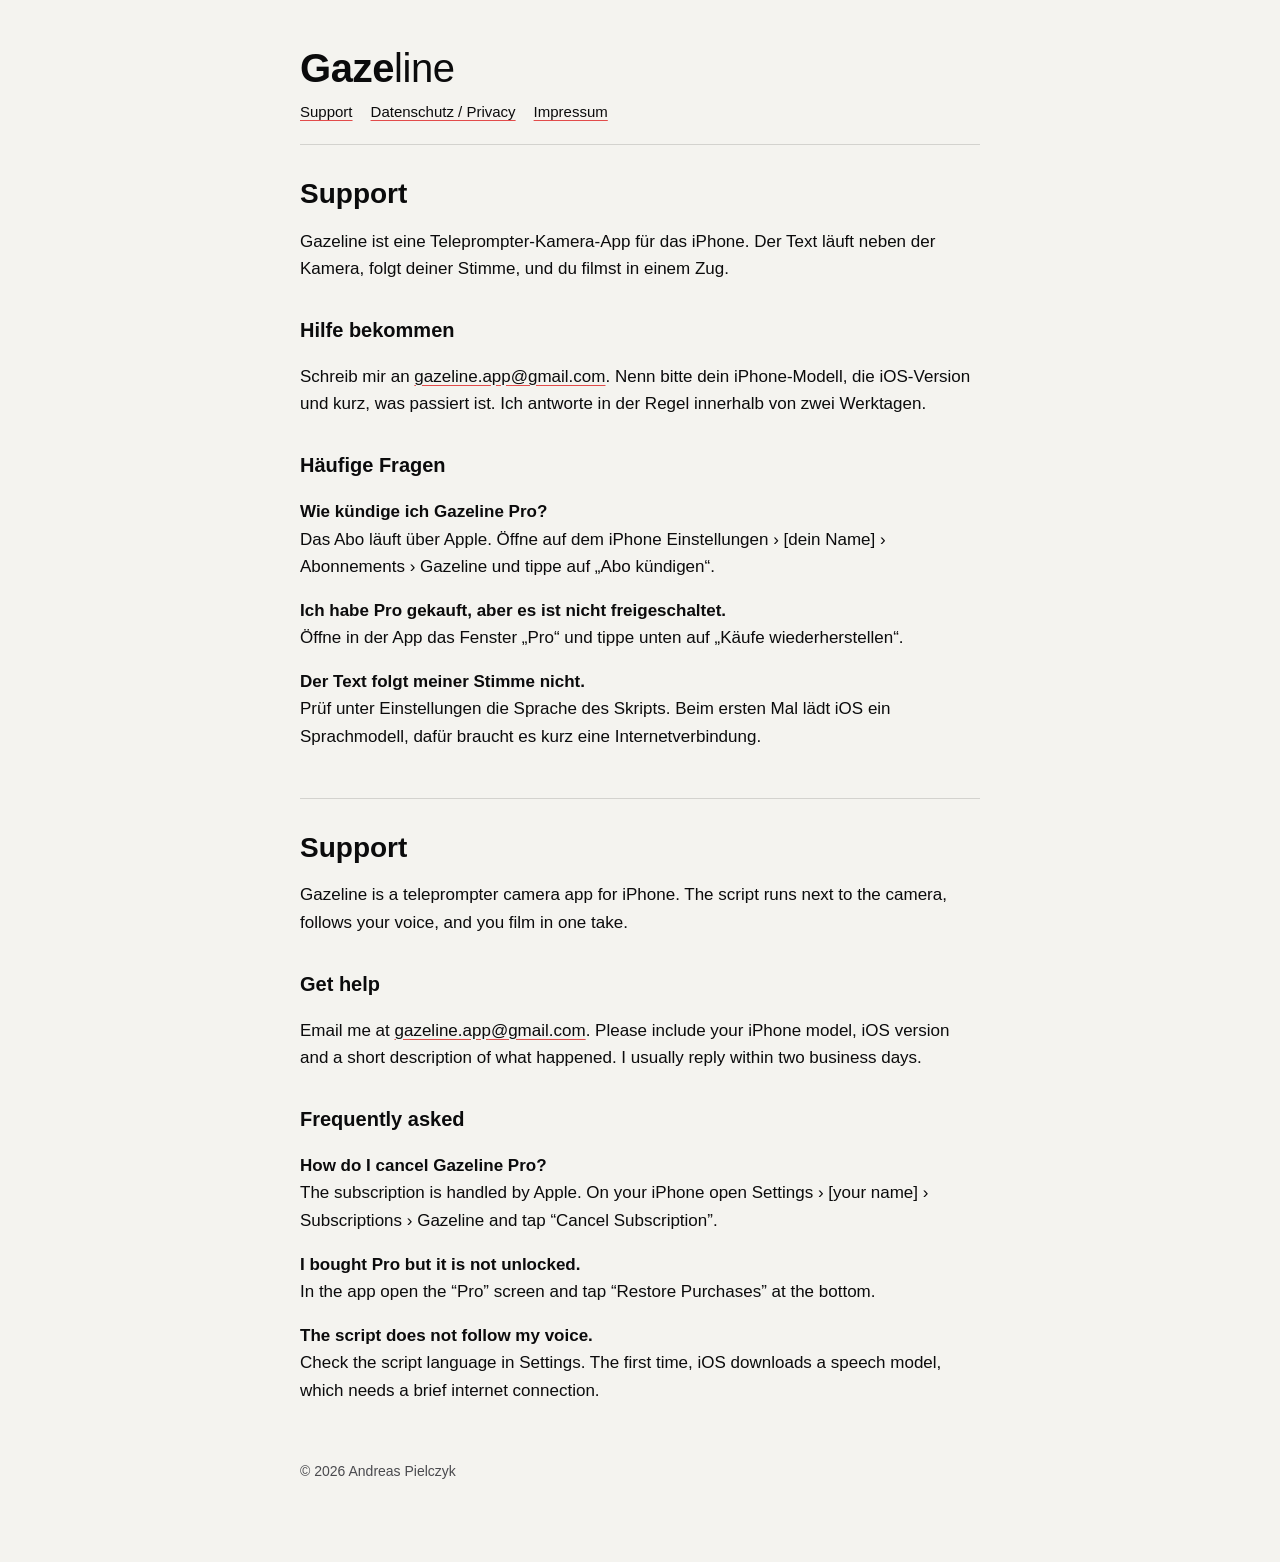
==== index.html @ de1c4417 "Add files via upload" ====
<!doctype html>
<html lang="de">
<head>
<meta charset="utf-8">
<meta name="viewport" content="width=device-width, initial-scale=1">
<title>Gazeline – Support</title>
<link rel="stylesheet" href="style.css">
</head>
<body>
<main>
  <p class="mark"><b>Gaze</b><span>line</span></p>
  <nav>
    <a href="index.html">Support</a>
    <a href="datenschutz.html">Datenschutz / Privacy</a>
    <a href="impressum.html">Impressum</a>
  </nav>

  <h1>Support</h1>
  <p>Gazeline ist eine Teleprompter-Kamera-App für das iPhone. Der Text läuft neben der Kamera, folgt deiner Stimme, und du filmst in einem Zug.</p>

  <h2>Hilfe bekommen</h2>
  <p>Schreib mir an <a href="mailto:gazeline.app@gmail.com">gazeline.app@gmail.com</a>. Nenn bitte dein iPhone-Modell, die iOS-Version und kurz, was passiert ist. Ich antworte in der Regel innerhalb von zwei Werktagen.</p>

  <h2>Häufige Fragen</h2>
  <p><strong>Wie kündige ich Gazeline Pro?</strong><br>
  Das Abo läuft über Apple. Öffne auf dem iPhone Einstellungen › [dein Name] › Abonnements › Gazeline und tippe auf „Abo kündigen“.</p>
  <p><strong>Ich habe Pro gekauft, aber es ist nicht freigeschaltet.</strong><br>
  Öffne in der App das Fenster „Pro“ und tippe unten auf „Käufe wiederherstellen“.</p>
  <p><strong>Der Text folgt meiner Stimme nicht.</strong><br>
  Prüf unter Einstellungen die Sprache des Skripts. Beim ersten Mal lädt iOS ein Sprachmodell, dafür braucht es kurz eine Internetverbindung.</p>

  <hr>

  <h1 lang="en">Support</h1>
  <p lang="en">Gazeline is a teleprompter camera app for iPhone. The script runs next to the camera, follows your voice, and you film in one take.</p>
  <h2 lang="en">Get help</h2>
  <p lang="en">Email me at <a href="mailto:gazeline.app@gmail.com">gazeline.app@gmail.com</a>. Please include your iPhone model, iOS version and a short description of what happened. I usually reply within two business days.</p>
  <h2 lang="en">Frequently asked</h2>
  <p lang="en"><strong>How do I cancel Gazeline Pro?</strong><br>
  The subscription is handled by Apple. On your iPhone open Settings › [your name] › Subscriptions › Gazeline and tap “Cancel Subscription”.</p>
  <p lang="en"><strong>I bought Pro but it is not unlocked.</strong><br>
  In the app open the “Pro” screen and tap “Restore Purchases” at the bottom.</p>
  <p lang="en"><strong>The script does not follow my voice.</strong><br>
  Check the script language in Settings. The first time, iOS downloads a speech model, which needs a brief internet connection.</p>

  <footer>© 2026 Andreas Pielczyk</footer>
</main>
</body>
</html>
---- style.css ----
:root { --bg:#f4f3ef; --ink:#0b0b0c; --muted:#4a4a4e; --line:rgba(11,11,12,.14); --accent:#e24b4a; }
@media (prefers-color-scheme: dark) { :root { --bg:#0b0b0c; --ink:#f4f3ef; --muted:#b4b4b8; --line:rgba(244,243,239,.18); } }
* { box-sizing: border-box; }
body { margin:0; background:var(--bg); color:var(--ink); font:17px/1.6 -apple-system, BlinkMacSystemFont, "Segoe UI", Roboto, "Helvetica Neue", Arial, sans-serif; }
main { max-width: 720px; margin: 0 auto; padding: 48px 20px 80px; }
.mark { font-size: 40px; line-height: 1; letter-spacing: -0.01em; margin: 0 0 8px; }
.mark b { font-weight: 800; } .mark span { font-weight: 400; }
h1 { font-size: 28px; line-height: 1.2; margin: 32px 0 8px; }
h2 { font-size: 20px; margin: 32px 0 6px; }
p, li { color: var(--ink); } .muted { color: var(--muted); }
ul { padding-left: 22px; }
a { color: inherit; text-decoration-color: var(--accent); text-underline-offset: 3px; }
nav { display:flex; flex-wrap:wrap; gap: 6px 18px; margin: 12px 0 0; padding: 0 0 20px; border-bottom: 1px solid var(--line); font-size: 15px; }
hr { border: 0; border-top: 1px solid var(--line); margin: 48px 0 32px; }
footer { margin-top: 56px; font-size: 14px; color: var(--muted); }
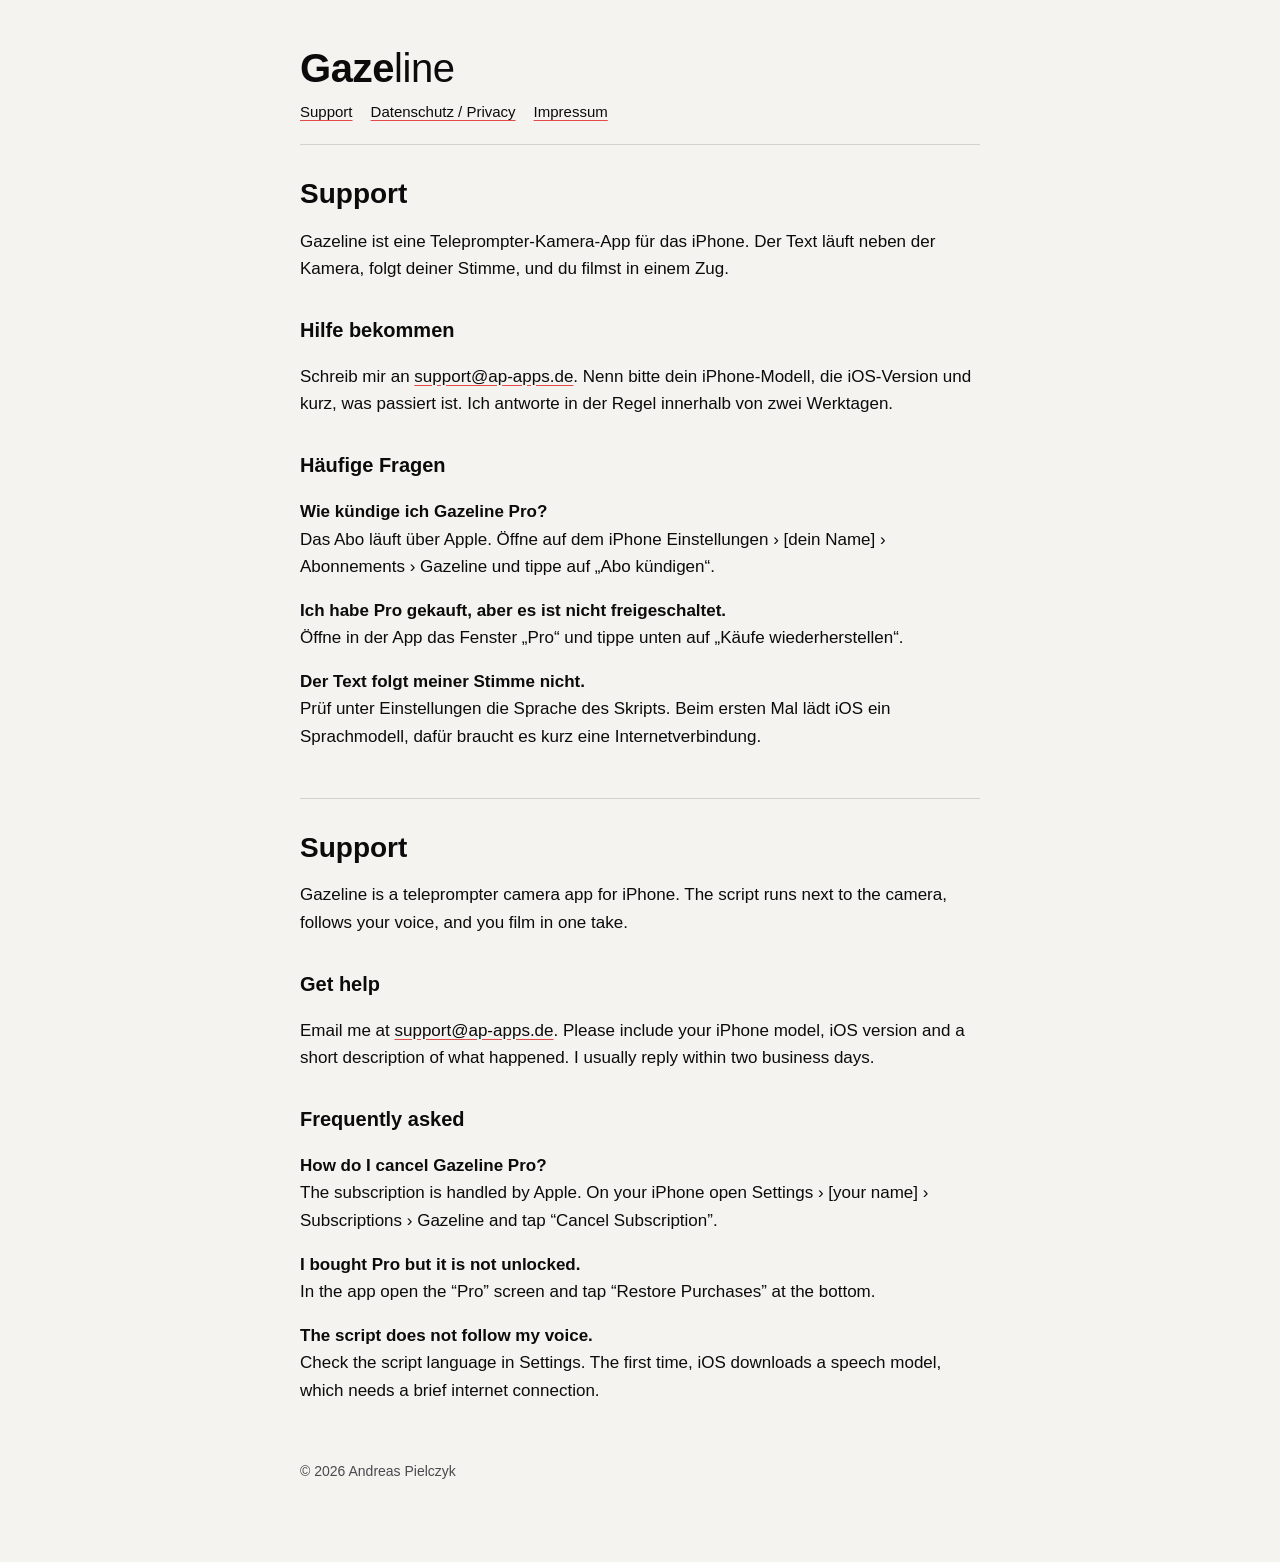
==== commit 9ff7fb3f: "Update index.html" ====
--- a/index.html
+++ b/index.html
@@ -19,7 +19,7 @@
   <p>Gazeline ist eine Teleprompter-Kamera-App für das iPhone. Der Text läuft neben der Kamera, folgt deiner Stimme, und du filmst in einem Zug.</p>
 
   <h2>Hilfe bekommen</h2>
-  <p>Schreib mir an <a href="mailto:gazeline.app@gmail.com">gazeline.app@gmail.com</a>. Nenn bitte dein iPhone-Modell, die iOS-Version und kurz, was passiert ist. Ich antworte in der Regel innerhalb von zwei Werktagen.</p>
+  <p>Schreib mir an <a href="mailto:support@ap-apps.de">support@ap-apps.de</a>. Nenn bitte dein iPhone-Modell, die iOS-Version und kurz, was passiert ist. Ich antworte in der Regel innerhalb von zwei Werktagen.</p>
 
   <h2>Häufige Fragen</h2>
   <p><strong>Wie kündige ich Gazeline Pro?</strong><br>
@@ -34,7 +34,7 @@
   <h1 lang="en">Support</h1>
   <p lang="en">Gazeline is a teleprompter camera app for iPhone. The script runs next to the camera, follows your voice, and you film in one take.</p>
   <h2 lang="en">Get help</h2>
-  <p lang="en">Email me at <a href="mailto:gazeline.app@gmail.com">gazeline.app@gmail.com</a>. Please include your iPhone model, iOS version and a short description of what happened. I usually reply within two business days.</p>
+  <p lang="en">Email me at <a href="mailto:support@ap-apps.de">support@ap-apps.de</a>. Please include your iPhone model, iOS version and a short description of what happened. I usually reply within two business days.</p>
   <h2 lang="en">Frequently asked</h2>
   <p lang="en"><strong>How do I cancel Gazeline Pro?</strong><br>
   The subscription is handled by Apple. On your iPhone open Settings › [your name] › Subscriptions › Gazeline and tap “Cancel Subscription”.</p>
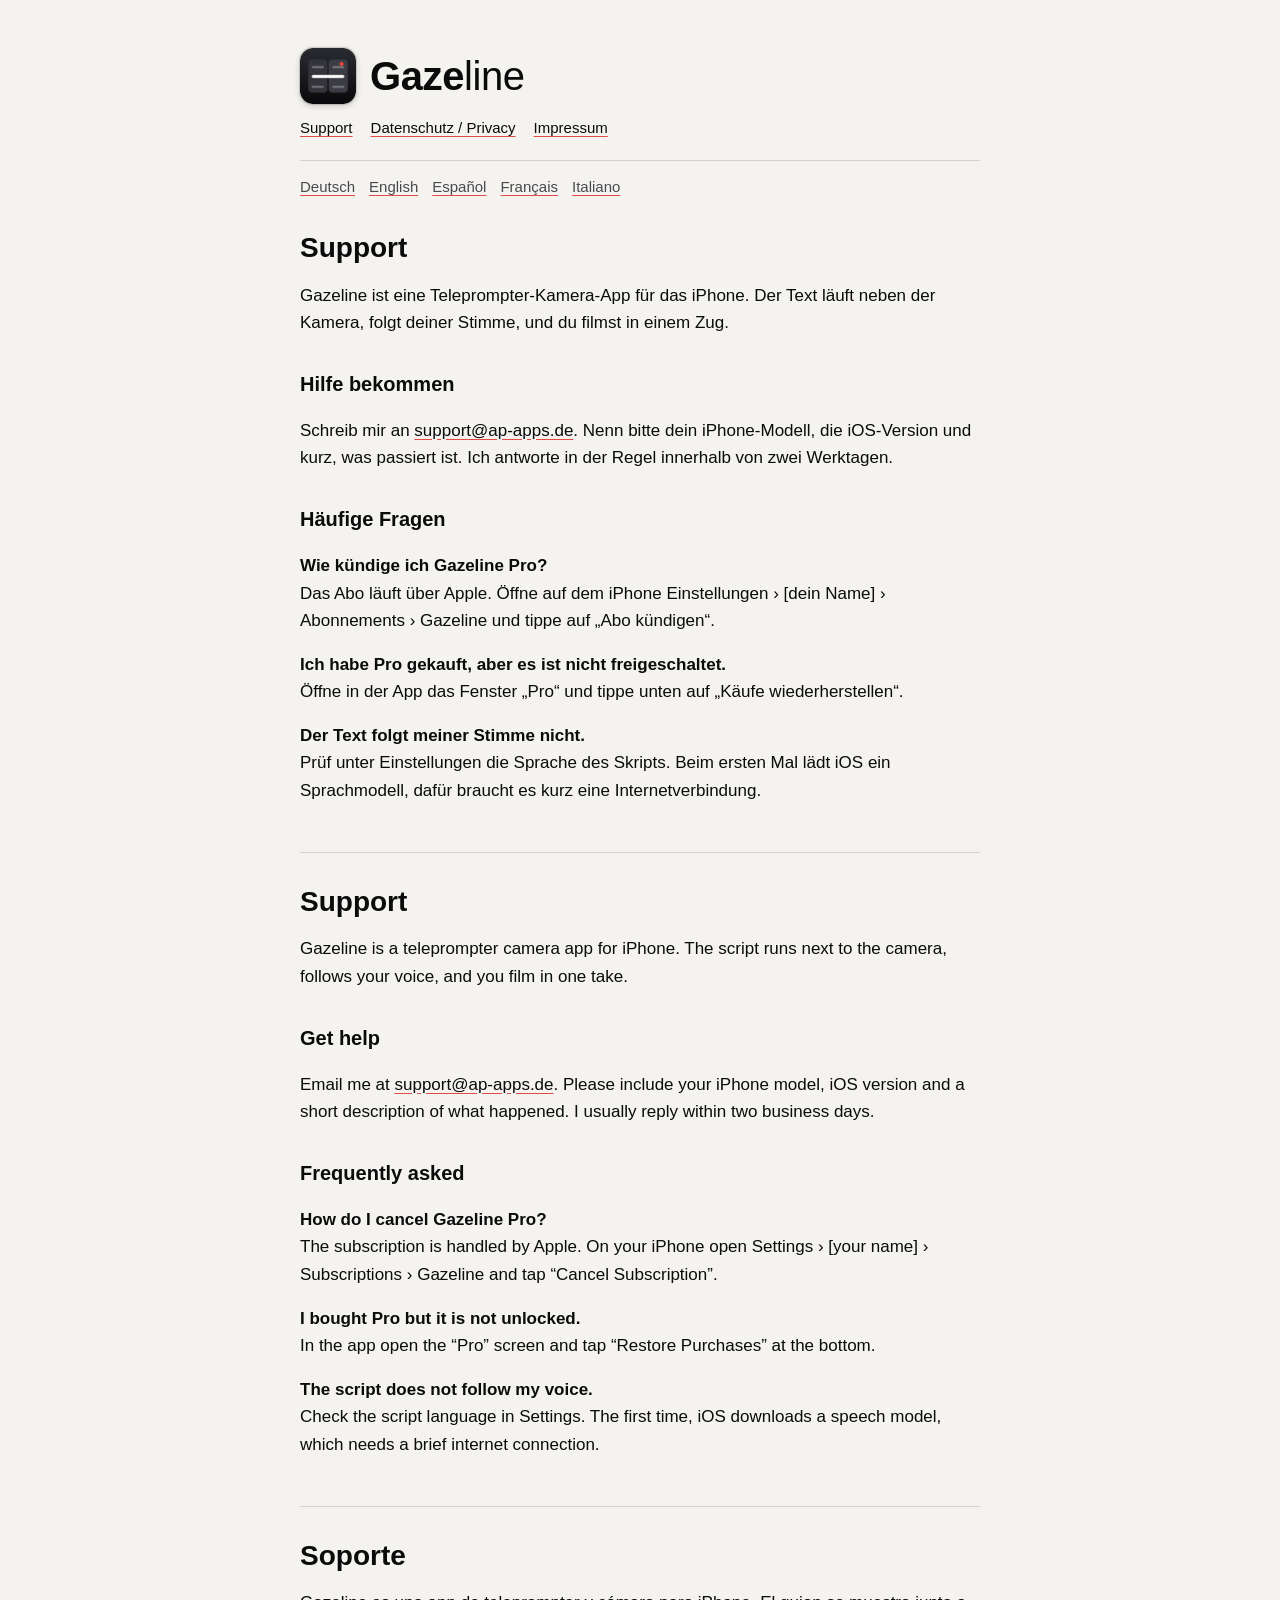
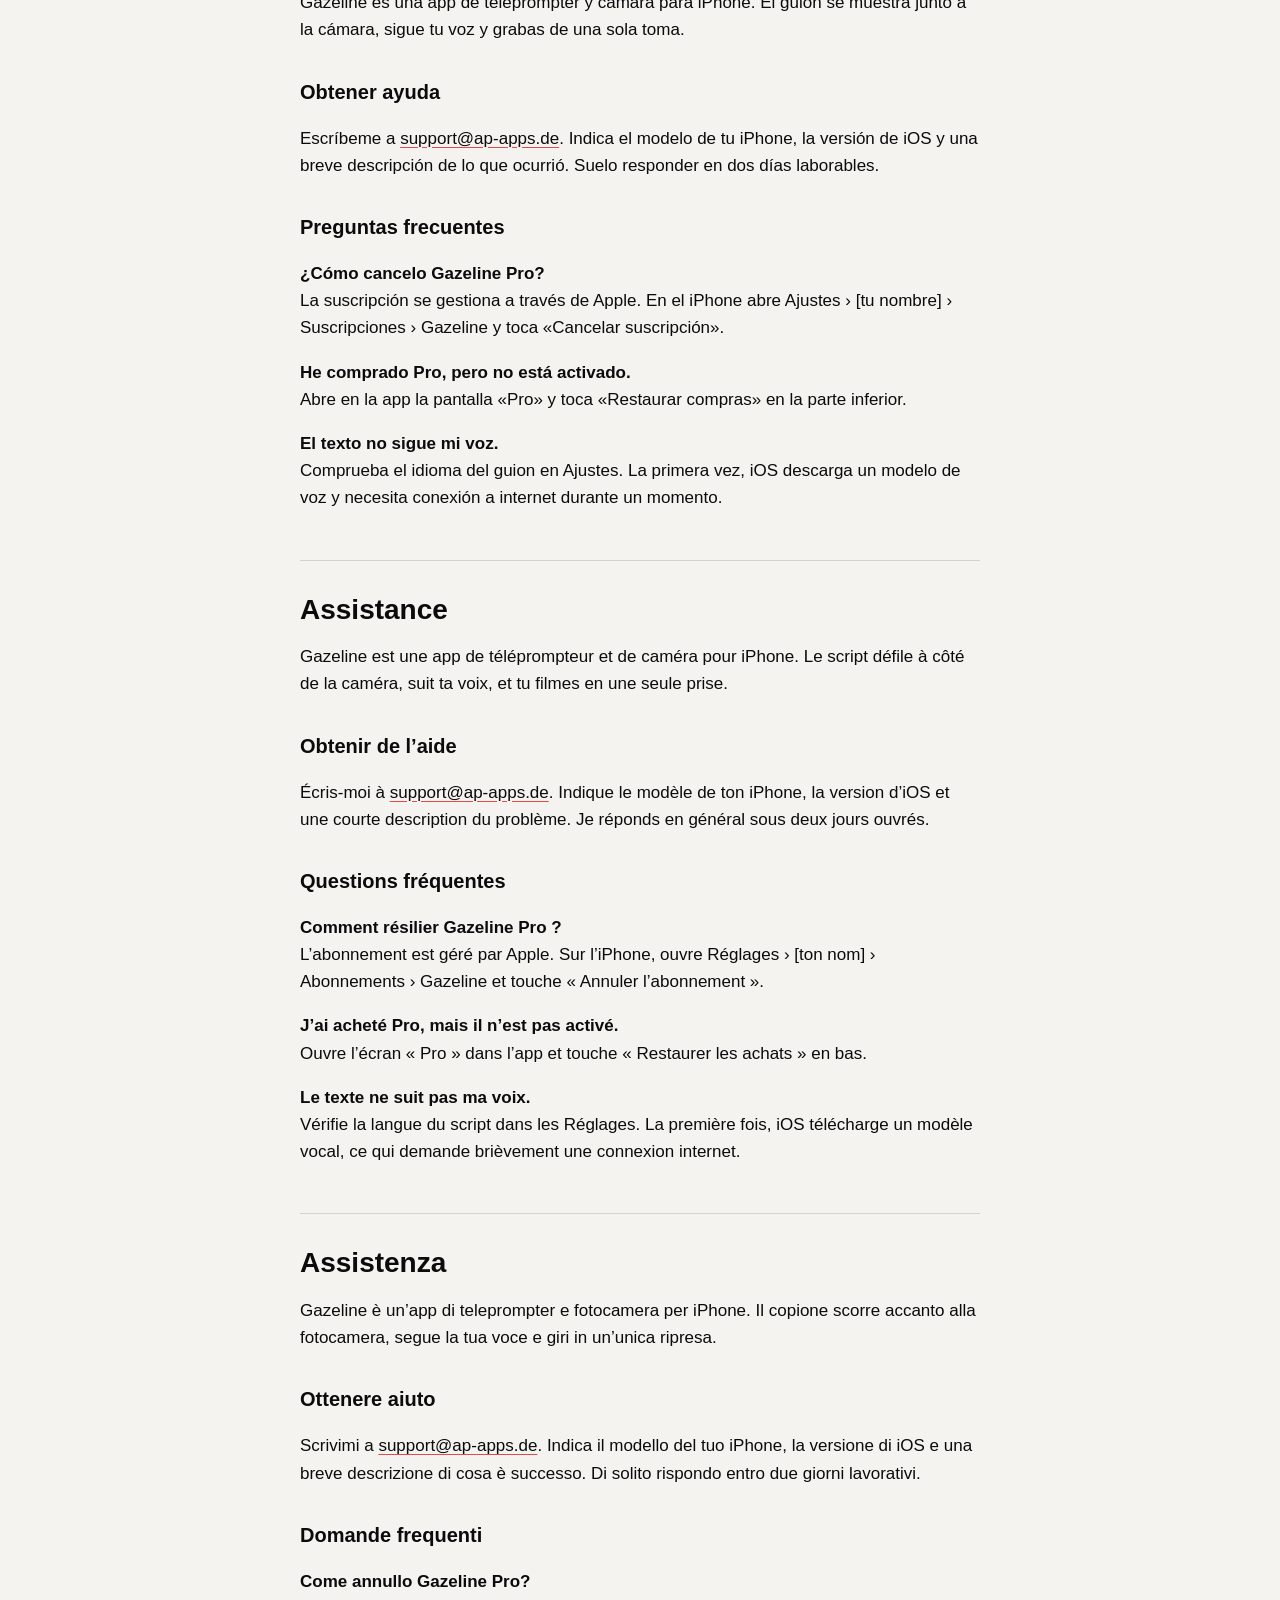
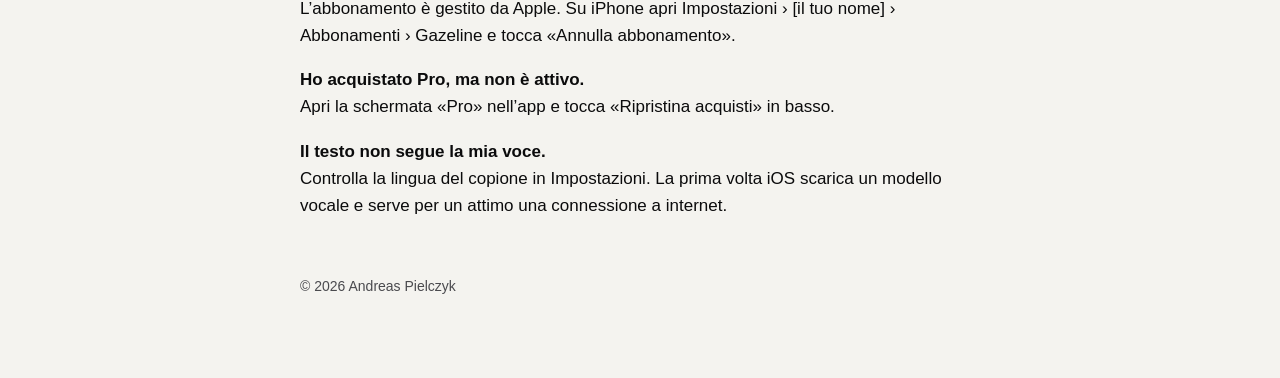
==== commit cecec3eb: "Add files via upload" ====
--- a/index.html
+++ b/index.html
@@ -4,17 +4,21 @@
 <meta charset="utf-8">
 <meta name="viewport" content="width=device-width, initial-scale=1">
 <title>Gazeline – Support</title>
+<link rel="icon" type="image/png" sizes="32x32" href="favicon-32.png">
+<link rel="apple-touch-icon" href="apple-touch-icon.png">
 <link rel="stylesheet" href="style.css">
 </head>
 <body>
 <main>
-  <p class="mark"><b>Gaze</b><span>line</span></p>
+  <p class="mark"><img src="logo.png" alt="" width="56" height="56"><span><b>Gaze</b>line</span></p>
   <nav>
     <a href="index.html">Support</a>
     <a href="datenschutz.html">Datenschutz / Privacy</a>
     <a href="impressum.html">Impressum</a>
   </nav>
+  <p class="langs"><a href="#de">Deutsch</a><a href="#en">English</a><a href="#es">Español</a><a href="#fr">Français</a><a href="#it">Italiano</a></p>
 
+  <section id="de" lang="de">
   <h1>Support</h1>
   <p>Gazeline ist eine Teleprompter-Kamera-App für das iPhone. Der Text läuft neben der Kamera, folgt deiner Stimme, und du filmst in einem Zug.</p>
 
@@ -28,20 +32,71 @@
   Öffne in der App das Fenster „Pro“ und tippe unten auf „Käufe wiederherstellen“.</p>
   <p><strong>Der Text folgt meiner Stimme nicht.</strong><br>
   Prüf unter Einstellungen die Sprache des Skripts. Beim ersten Mal lädt iOS ein Sprachmodell, dafür braucht es kurz eine Internetverbindung.</p>
+  </section>
 
   <hr>
 
-  <h1 lang="en">Support</h1>
-  <p lang="en">Gazeline is a teleprompter camera app for iPhone. The script runs next to the camera, follows your voice, and you film in one take.</p>
-  <h2 lang="en">Get help</h2>
-  <p lang="en">Email me at <a href="mailto:support@ap-apps.de">support@ap-apps.de</a>. Please include your iPhone model, iOS version and a short description of what happened. I usually reply within two business days.</p>
-  <h2 lang="en">Frequently asked</h2>
-  <p lang="en"><strong>How do I cancel Gazeline Pro?</strong><br>
+  <section id="en" lang="en">
+  <h1>Support</h1>
+  <p>Gazeline is a teleprompter camera app for iPhone. The script runs next to the camera, follows your voice, and you film in one take.</p>
+  <h2>Get help</h2>
+  <p>Email me at <a href="mailto:support@ap-apps.de">support@ap-apps.de</a>. Please include your iPhone model, iOS version and a short description of what happened. I usually reply within two business days.</p>
+  <h2>Frequently asked</h2>
+  <p><strong>How do I cancel Gazeline Pro?</strong><br>
   The subscription is handled by Apple. On your iPhone open Settings › [your name] › Subscriptions › Gazeline and tap “Cancel Subscription”.</p>
-  <p lang="en"><strong>I bought Pro but it is not unlocked.</strong><br>
+  <p><strong>I bought Pro but it is not unlocked.</strong><br>
   In the app open the “Pro” screen and tap “Restore Purchases” at the bottom.</p>
-  <p lang="en"><strong>The script does not follow my voice.</strong><br>
+  <p><strong>The script does not follow my voice.</strong><br>
   Check the script language in Settings. The first time, iOS downloads a speech model, which needs a brief internet connection.</p>
+  </section>
+
+  <hr>
+
+  <section id="es" lang="es">
+  <h1>Soporte</h1>
+  <p>Gazeline es una app de teleprompter y cámara para iPhone. El guion se muestra junto a la cámara, sigue tu voz y grabas de una sola toma.</p>
+  <h2>Obtener ayuda</h2>
+  <p>Escríbeme a <a href="mailto:support@ap-apps.de">support@ap-apps.de</a>. Indica el modelo de tu iPhone, la versión de iOS y una breve descripción de lo que ocurrió. Suelo responder en dos días laborables.</p>
+  <h2>Preguntas frecuentes</h2>
+  <p><strong>¿Cómo cancelo Gazeline Pro?</strong><br>
+  La suscripción se gestiona a través de Apple. En el iPhone abre Ajustes › [tu nombre] › Suscripciones › Gazeline y toca «Cancelar suscripción».</p>
+  <p><strong>He comprado Pro, pero no está activado.</strong><br>
+  Abre en la app la pantalla «Pro» y toca «Restaurar compras» en la parte inferior.</p>
+  <p><strong>El texto no sigue mi voz.</strong><br>
+  Comprueba el idioma del guion en Ajustes. La primera vez, iOS descarga un modelo de voz y necesita conexión a internet durante un momento.</p>
+  </section>
+
+  <hr>
+
+  <section id="fr" lang="fr">
+  <h1>Assistance</h1>
+  <p>Gazeline est une app de téléprompteur et de caméra pour iPhone. Le script défile à côté de la caméra, suit ta voix, et tu filmes en une seule prise.</p>
+  <h2>Obtenir de l’aide</h2>
+  <p>Écris-moi à <a href="mailto:support@ap-apps.de">support@ap-apps.de</a>. Indique le modèle de ton iPhone, la version d’iOS et une courte description du problème. Je réponds en général sous deux jours ouvrés.</p>
+  <h2>Questions fréquentes</h2>
+  <p><strong>Comment résilier Gazeline Pro ?</strong><br>
+  L’abonnement est géré par Apple. Sur l’iPhone, ouvre Réglages › [ton nom] › Abonnements › Gazeline et touche « Annuler l’abonnement ».</p>
+  <p><strong>J’ai acheté Pro, mais il n’est pas activé.</strong><br>
+  Ouvre l’écran « Pro » dans l’app et touche « Restaurer les achats » en bas.</p>
+  <p><strong>Le texte ne suit pas ma voix.</strong><br>
+  Vérifie la langue du script dans les Réglages. La première fois, iOS télécharge un modèle vocal, ce qui demande brièvement une connexion internet.</p>
+  </section>
+
+  <hr>
+
+  <section id="it" lang="it">
+  <h1>Assistenza</h1>
+  <p>Gazeline è un’app di teleprompter e fotocamera per iPhone. Il copione scorre accanto alla fotocamera, segue la tua voce e giri in un’unica ripresa.</p>
+  <h2>Ottenere aiuto</h2>
+  <p>Scrivimi a <a href="mailto:support@ap-apps.de">support@ap-apps.de</a>. Indica il modello del tuo iPhone, la versione di iOS e una breve descrizione di cosa è successo. Di solito rispondo entro due giorni lavorativi.</p>
+  <h2>Domande frequenti</h2>
+  <p><strong>Come annullo Gazeline Pro?</strong><br>
+  L’abbonamento è gestito da Apple. Su iPhone apri Impostazioni › [il tuo nome] › Abbonamenti › Gazeline e tocca «Annulla abbonamento».</p>
+  <p><strong>Ho acquistato Pro, ma non è attivo.</strong><br>
+  Apri la schermata «Pro» nell’app e tocca «Ripristina acquisti» in basso.</p>
+  <p><strong>Il testo non segue la mia voce.</strong><br>
+  Controlla la lingua del copione in Impostazioni. La prima volta iOS scarica un modello vocale e serve per un attimo una connessione a internet.</p>
+  </section>
 
   <footer>© 2026 Andreas Pielczyk</footer>
 </main>
--- a/style.css
+++ b/style.css
@@ -13,3 +13,7 @@
 nav { display:flex; flex-wrap:wrap; gap: 6px 18px; margin: 12px 0 0; padding: 0 0 20px; border-bottom: 1px solid var(--line); font-size: 15px; }
 hr { border: 0; border-top: 1px solid var(--line); margin: 48px 0 32px; }
 footer { margin-top: 56px; font-size: 14px; color: var(--muted); }
+.mark { display:flex; align-items:center; gap:14px; }
+.mark img { width:56px; height:56px; border-radius:13px; box-shadow:0 0 0 1px var(--line), 0 2px 6px rgba(0,0,0,.18); }
+.langs { margin: 14px 0 0; font-size: 15px; color: var(--muted); }
+.langs a { margin-right: 14px; }
